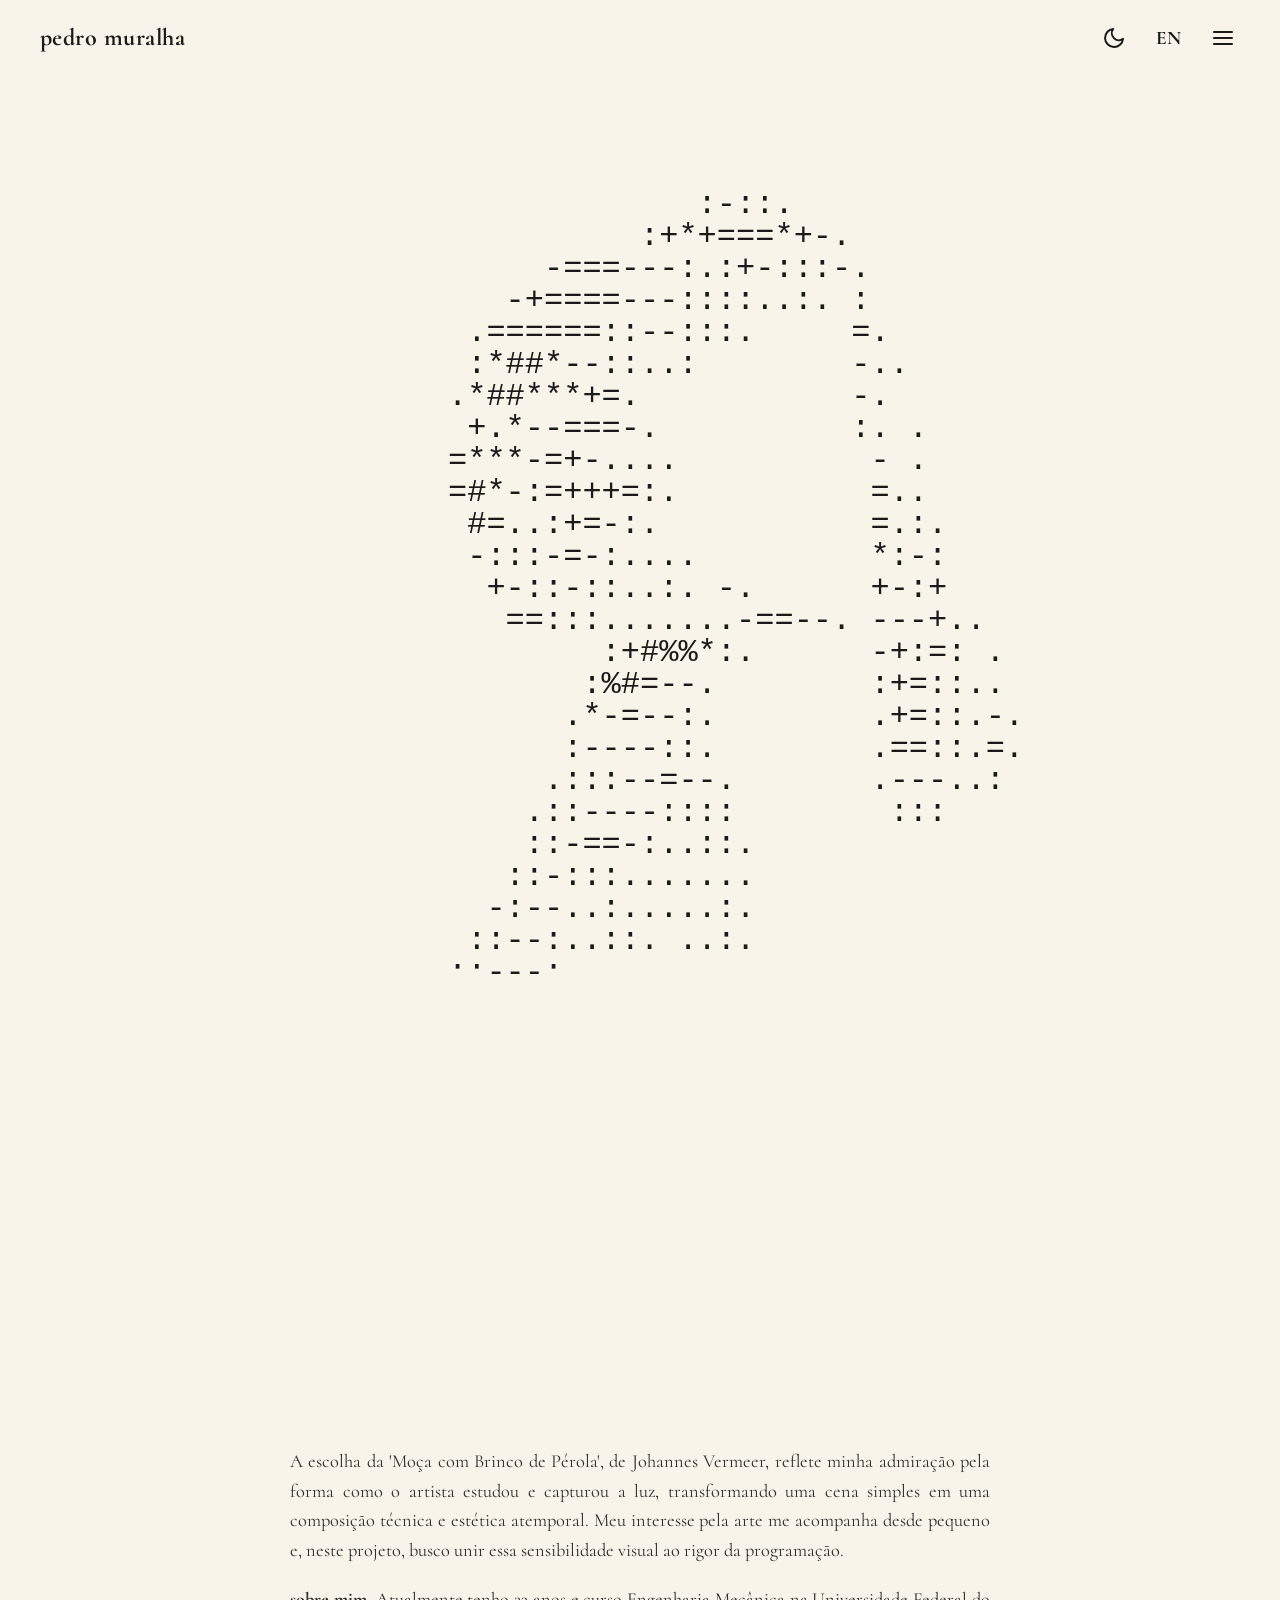
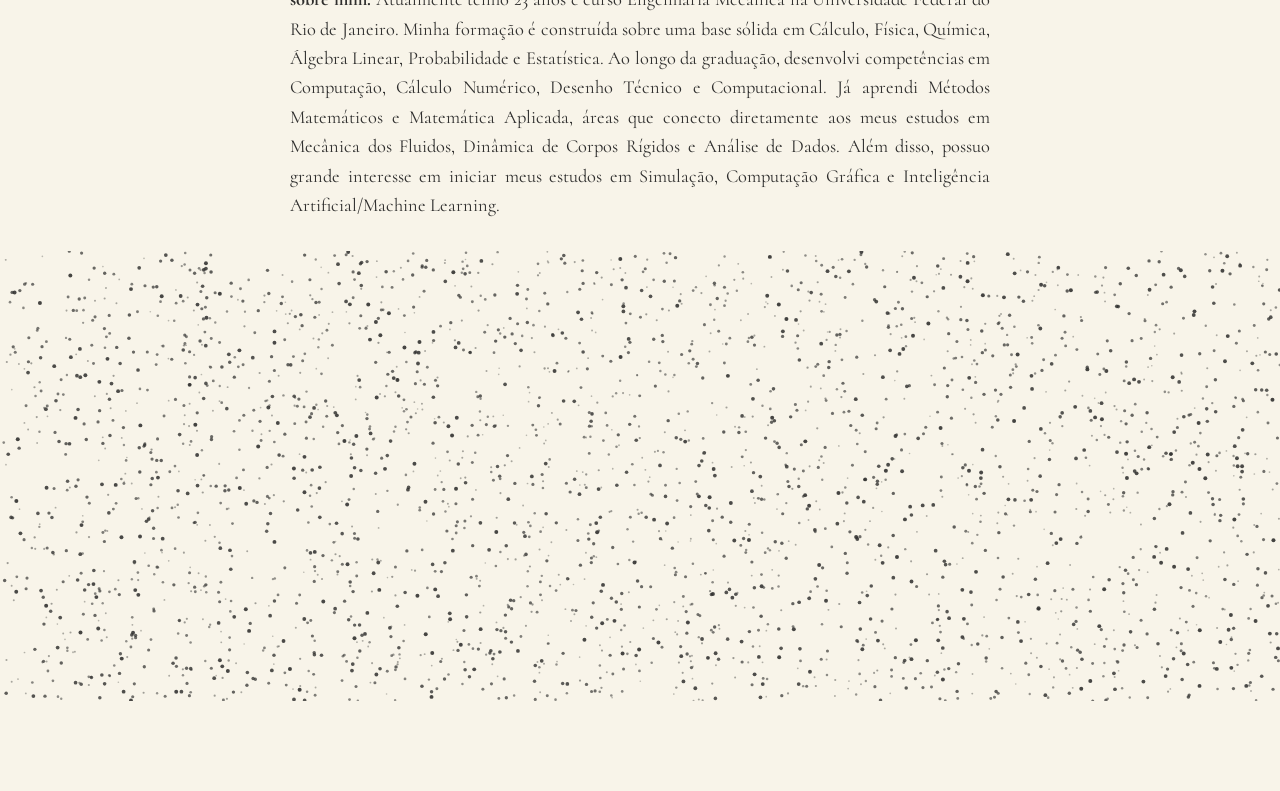
==== index.html @ 14b9f5ec "Primeiro deploy do portfólio" ====
<!DOCTYPE html>
<html lang="pt-BR">
<head>
    <meta charset="UTF-8">
    <meta name="viewport" content="width=device-width, initial-scale=1.0">
    <title>Pedro Muralha | Portfólio</title>
    <link href="https://fonts.googleapis.com/css2?family=Cormorant:ital,wght@0,300..700;1,300..700&display=swap" rel="stylesheet">
    <link rel="stylesheet" href="style.css">
</head>
<body>

    <header>
        <div class="logo">
            <a href="index.html">pedro muralha</a>
        </div>
        
        <div class="controles-topo">    
            <button id="btn-tema" aria-label="Mudar tema">
                <svg class="icone-lua" xmlns="http://www.w3.org/2000/svg" width="24" height="24" viewBox="0 0 24 24" fill="none" stroke="currentColor" stroke-width="2" stroke-linecap="round" stroke-linejoin="round"><path d="M21 12.79A9 9 0 1 1 11.21 3 7 7 0 0 0 21 12.79z"></path></svg>
                <svg class="icone-sol" xmlns="http://www.w3.org/2000/svg" width="24" height="24" viewBox="0 0 24 24" fill="none" stroke="currentColor" stroke-width="2" stroke-linecap="round" stroke-linejoin="round"><circle cx="12" cy="12" r="5"></circle><line x1="12" y1="1" x2="12" y2="3"></line><line x1="12" y1="21" x2="12" y2="23"></line><line x1="4.22" y1="4.22" x2="5.64" y2="5.64"></line><line x1="18.36" y1="18.36" x2="19.78" y2="19.78"></line><line x1="1" y1="12" x2="3" y2="12"></line><line x1="21" y1="12" x2="23" y2="12"></line><line x1="4.22" y1="19.78" x2="5.64" y2="18.36"></line><line x1="18.36" y1="5.64" x2="19.78" y2="4.22"></line></svg>
            </button>
            <button id="btn-idioma" aria-label="Alternar Idioma">EN</button>

            <button id="btn-menu" aria-label="Abrir menu">
                <svg xmlns="http://www.w3.org/2000/svg" width="24" height="24" viewBox="0 0 24 24" fill="none" stroke="currentColor" stroke-width="2" stroke-linecap="round" stroke-linejoin="round"><line x1="3" y1="12" x2="21" y2="12"></line><line x1="3" y1="6" x2="21" y2="6"></line><line x1="3" y1="18" x2="21" y2="18"></line></svg>
            </button>
        </div>

        <nav id="menu-navegacao">
            <ul class="menu">
                <li><a href="index.html" class="ativo"><span class="lang-pt">Início</span><span class="lang-en">Home</span></a></li>
                <li><a href="projetos.html"><span class="lang-pt">Projetos</span><span class="lang-en">Projects</span></a></li>
                <li><a href="curriculo.html"><span class="lang-pt">Currículo</span><span class="lang-en">Resume</span></a></li>
                <li><a href="contato.html"><span class="lang-pt">Contato</span><span class="lang-en">Contact</span></a></li>
            </ul>
        </nav>
    </header>

    <main>
        <div class="scroll-track" id="scroll-track">
            <section class="hero ascii-hero sticky-container">
                <div class="ascii-container">
                    <pre class="ascii-art" id="ascii-output"></pre>
                </div>
                
                <div class="intro-texto" id="intro-texto">
                    <p class="primeiro-paragrafo">
                        Pedro H. Muralha Paranhos
                    </p>
                    <p class="sobre-mim">
                        <span class="lang-pt">Dinâmica de Corpos Rígidos, Vibrações, Mecânica dos Fluidos, Métodos Numéricos e Matemáticos, Análise de Dados.</span>

                        <span class="lang-en">Rigid Body Dynamics, Vibrations, Fluid Mechanics, Numerical and Mathematical Methods, Data Analysis.</span>
                    </p>
                </div>
            </section>
        </div>

        <section class="conteudo-descritivo">
            <div class="texto-lorem">
                <p>
                    <span class="lang-pt">A escolha da 'Moça com Brinco de Pérola', de Johannes Vermeer, reflete minha admiração pela forma como o artista estudou e capturou a luz, transformando uma cena simples em uma composição técnica e estética atemporal. Meu interesse pela arte me acompanha desde pequeno e, neste projeto, busco unir essa sensibilidade visual ao rigor da programação.</span>
                    
                    <span class="lang-en">The choice of Johannes Vermeer's 'Girl with a Pearl Earring' reflects my admiration for how the artist studied and captured light, transforming a simple scene into a timeless technical and aesthetic composition. My interest in art has been with me since childhood, and in this project, I seek to unite this visual sensibility with the rigor of programming.</span>
                </p>
                <p>
                    <span class="lang-pt"><strong>sobre mim.</strong> Atualmente tenho 23 anos e curso Engenharia Mecânica na Universidade Federal do Rio de Janeiro. Minha formação é construída sobre uma base sólida em Cálculo, Física, Química, Álgebra Linear, Probabilidade e Estatística. Ao longo da graduação, desenvolvi competências em Computação, Cálculo Numérico, Desenho Técnico e Computacional. Já aprendi Métodos Matemáticos e Matemática Aplicada, áreas que conecto diretamente aos meus estudos em Mecânica dos Fluidos, Dinâmica de Corpos Rígidos e Análise de Dados. Além disso, possuo grande interesse em iniciar meus estudos em Simulação, Computação Gráfica e Inteligência Artificial/Machine Learning.</span>
                    
                    <span class="lang-en"><strong>about me.</strong> I am currently 23 years old and studying Mechanical Engineering at the Federal University of Rio de Janeiro (UFRJ). My education is built on a solid foundation in Calculus, Physics, Chemistry, Linear Algebra, Probability, and Statistics. Throughout my undergraduate studies, I have developed skills in Computing, Numerical Methods, and Technical/Computational Drawing. I have a strong background in Mathematical Methods and Applied Mathematics, areas that I connect directly to my studies in Fluid Mechanics, Rigid Body Dynamics, and Data Analysis. Furthermore, I have a great interest in advancing my studies in Simulation, Computer Graphics, and Artificial Intelligence/Machine Learning.</span>
                </p>
            </div>
            
            <canvas id="onda-fluida"></canvas>
        </section>
    </main>

    <img id="imagem-fonte" src="vermeer.jpg" style="display: none;" alt="Vermeer">
    
    <script src="sketch.js"></script>

    <script>
        // 1. Lógica de Menu Mobile
            const btnMenu = document.getElementById('btn-menu');
            const menuNavegacao = document.getElementById('menu-navegacao');
            btnMenu.addEventListener('click', () => menuNavegacao.classList.toggle('mostrar'));

            const body = document.body;

            // 2. Lógica de Tema (Dark/Light) com Persistência
            const btnTema = document.getElementById('btn-tema');
            const aplicarTema = (tema) => {
                body.classList.remove('light-mode', 'dark-mode');
                if (tema) body.classList.add(tema);
            };
            const temaSalvo = localStorage.getItem('tema-escolhido');
            if (temaSalvo) aplicarTema(temaSalvo);

            btnTema.addEventListener('click', () => {
                let novoTema = body.classList.contains('dark-mode') ? 'light-mode' : 'dark-mode';
                aplicarTema(novoTema);
                localStorage.setItem('tema-escolhido', novoTema);
            });

            // 3. Lógica de Idioma (PT/EN) com Persistência
            const btnIdioma = document.getElementById('btn-idioma');
            
            // Verifica se já tinha um idioma salvo de outra página
            const idiomaSalvo = localStorage.getItem('idioma-escolhido');
            if (idiomaSalvo === 'en') {
                body.classList.add('modo-ingles');
                if(btnIdioma) btnIdioma.textContent = 'PT';
            }

            // Ação de clique no botão
            if(btnIdioma) {
                btnIdioma.addEventListener('click', () => {
                    body.classList.toggle('modo-ingles');
                    if (body.classList.contains('modo-ingles')) {
                        btnIdioma.textContent = 'PT';
                        localStorage.setItem('idioma-escolhido', 'en');
                    } else {
                        btnIdioma.textContent = 'EN';
                        localStorage.setItem('idioma-escolhido', 'pt');
                    }
                });
            }
        
        const canvasOnda = document.getElementById('onda-fluida');
        const ctxOnda = canvasOnda.getContext('2d');

        let particulas = [];
        const numeroParticulas = 3000;
        let tempoFisica = 0;

        // Variáveis para rastrear o mouse
        let mouseX = -1000;
        let mouseY = -1000;
        let mouseAtivo = false;

        function configurarSimulacao() {
            canvasOnda.width = window.innerWidth;
            canvasOnda.height = canvasOnda.offsetHeight;
            particulas = [];
            for (let i = 0; i < numeroParticulas; i++) {
                particulas.push(new ParticulaInterativa());
            }
        }

        class ParticulaInterativa {
            constructor() {
                this.reset(true);
            }

            reset(init = false) {
                this.x = init ? Math.random() * canvasOnda.width : -40;
                this.y = Math.random() * canvasOnda.height;
                this.z = Math.random(); 
                this.tamanho = 0.8 + (this.z * 1.2);
                this.velocidadeBase = 2 + (this.z * 2);
                
                // Componentes de velocidade atual
                this.vx = this.velocidadeBase;
                this.vy = 0;
                
                this.vida = Math.random() * 200 + 100;
            }

            atualizar(cor) {
                // 1. COMPONENTE LAMINAR: Empurra para a direita
                const alvoVx = this.velocidadeBase;
                const alvoVy = 0;

                // 2. INTERAÇÃO COM O MOUSE
                if (mouseAtivo) {
                    const dx = this.x - mouseX;
                    const dy = this.y - mouseY;
                    const distancia = Math.sqrt(dx * dx + dy * dy);

                    if (distancia < 120) {
                        const forca = 150 / (distancia + 30);
                        const angulo = Math.atan2(dy, dx);
                        this.vx += Math.cos(angulo + Math.PI / 2) * forca;
                        this.vy += Math.sin(angulo + Math.PI / 2) * forca;
                    }
                }

                // 3. RECUPERAÇÃO LAMINAR (Viscosidade)
                this.vx += (alvoVx - this.vx) * 0.05;
                this.vy += (alvoVy - this.vy) * 0.05;

                this.x += this.vx;
                this.y += this.vy;

                // --- A MUDANÇA ESTÁ AQUI: ---
                // Removemos o 'this.vida--' e checamos apenas a posição X
                if (this.x > canvasOnda.width + 40) {
                    this.reset(false);
                }

                ctxOnda.globalAlpha = 0.3 + (this.z * 0.6);
                ctxOnda.fillStyle = cor;
                ctxOnda.beginPath();
                ctxOnda.arc(this.x, this.y, this.tamanho, 0, Math.PI * 2);
                ctxOnda.fill();
            }
        }

        function animar() {
            const estilo = getComputedStyle(document.body);
            const corTexto = estilo.getPropertyValue('--cor-texto');
            const corFundo = estilo.getPropertyValue('--cor-fundo');

            ctxOnda.globalAlpha = 1;
            ctxOnda.fillStyle = corFundo === '#1a1a1a' ? 'rgba(26, 26, 26, 0.15)' : 'rgba(248, 244, 233, 0.15)';
            ctxOnda.fillRect(0, 0, canvasOnda.width, canvasOnda.height);

            particulas.forEach(p => p.atualizar(corTexto));

            requestAnimationFrame(animar);
        }

        // OUVINTES DE EVENTO PARA O MOUSE
        window.addEventListener('mousemove', (e) => {
            const rect = canvasOnda.getBoundingClientRect();
            mouseX = e.clientX;
            mouseY = e.clientY - rect.top; // Ajusta a posição do mouse em relação ao canvas
            mouseAtivo = true;
        });

        window.addEventListener('mouseleave', () => {
            mouseAtivo = false;
        });

        window.addEventListener('resize', configurarSimulacao);
        configurarSimulacao();
        animar();
    </script>

</body>
</html>
---- style.css ----
@import url('https://fonts.googleapis.com/css2?family=Cormorant:ital,wght@0,300..700;1,300..700&display=swap'); 
/* 1. Variáveis de Cor (Modo Claro) */
:root {
    --cor-fundo: #f8f4e9;
    --cor-texto: #1a1a1a;
    --cor-destaque: #706d64;
    /* Adicione esta linha abaixo: */
    --fonte-principal: 'Cormorant', serif;
}

/* 2. Variáveis de Cor (Modo Noturno automático) */
@media (prefers-color-scheme: dark) {
    :root {
        --cor-fundo: #1a1a1a;    /* Fundo cinza escuro */
        --cor-texto: #ffffff;    /* Letras brancas */
        --cor-destaque: #bbbbbb; /* Cinza claro para textos secundários */
    }
}

/* 3. Estilos Base */
body {
    background-color: var(--cor-fundo);
    color: var(--cor-texto);
    font-family: var(--fonte-principal);
    font-size: 1.25rem; /* Cormorant tem uma "altura de x" pequena, então 1.25rem fica ideal */
    margin: 0;
    padding: 0;
    line-height: 1.5;
    transition: background-color 0.3s ease, color 0.3s ease;
}

/* Aplicando em todos os títulos e menus */
h1, h2, h3, .logo a, nav ul.menu li a {
    font-family: var(--fonte-principal);
    font-weight: 600; /* Um peso semi-bold fica excelente para títulos nesta fonte */
    letter-spacing: 0.02em;
}

/* 4. Estrutura e Alinhamento */

header {
    width: 100%;
    box-sizing: border-box;
    padding: 20px 40px;
    display: flex;
    justify-content: space-between;
    align-items: center;
    position: absolute;
    top: 0;
    left: 0;
    z-index: 100;
    background: transparent; /* Garante que não cubra a arte */
}

/* Mantemos o limite apenas no conteúdo principal para não desformatar a arte */
main {
    max-width: 800px;
    margin: 0 auto;
    padding: 30px 20px;
}

/* 5. Menu de Navegação */
nav ul.menu {
    list-style: none;
    padding: 0;
    display: flex;
    gap: 30px;
}

nav ul.menu li a {
    text-decoration: none;
    color: var(--cor-texto);
    font-size: 1.1rem;
    opacity: 0.6;
    transition: opacity 0.2s ease;
}

nav ul.menu li a:hover, 
nav ul.menu li a.ativo {
    opacity: 1;
    font-weight: bold;
    border-bottom: 2px solid var(--cor-texto); /* Sublinhado minimalista na aba ativa */
}

/* 6. Seção de Introdução (Hero) */
.hero {
    margin-top: 60px;
}

.hero h1 {
    font-size: 2.5rem;
    margin-bottom: 10px;
    letter-spacing: -1px;
}

.hero h2 {
    font-size: 1.2rem;
    color: var(--cor-destaque);
    font-weight: normal;
    margin-bottom: 40px;
}

.hero p {
    font-size: 1.1rem;
    margin-bottom: 20px;
}

/* 7. Botões de Contato */
.links-contato {
    margin-top: 50px;
    display: flex;
    gap: 20px;
}

.links-contato a {
    text-decoration: none;
    color: var(--cor-fundo);
    background-color: var(--cor-texto);
    padding: 12px 24px;
    border-radius: 4px;
    font-weight: bold;
    transition: transform 0.2s ease, opacity 0.2s ease;
}

.links-contato a:hover {
    transform: translateY(-3px); /* Leve animação de flutuar ao passar o mouse */
    opacity: 0.9;
}

/* 8. Cabeçalho da página de Projetos */
.projetos-header {
    margin-top: 60px;
    margin-bottom: 40px;
}

.projetos-header h1 {
    font-size: 2.5rem;
    margin-bottom: 10px;
    letter-spacing: -1px;
}

/* --- GRID DE PROJETOS QUADRADOS --- */

.container-projetos {
    max-width: 900px;
    margin: 0 auto;
    padding: 12vh 20px 60px;
}

.grid-projetos-quadrados {
    display: grid;
    /* Define colunas que se ajustam sozinhas */
    grid-template-columns: repeat(auto-fill, minmax(350px, 1fr));
    gap: 30px;
    margin-top: 40px;
}

.card-projeto-quadrado {
    text-decoration: none;
    color: var(--cor-texto);
    border: 1px solid var(--cor-texto); /* Borda quadrada idêntica ao CV */
    padding: 40px;
    display: flex;
    flex-direction: column;
    justify-content: space-between;
    transition: all 0.3s ease;
    background-color: transparent;
}

/* Efeito de inversão no hover, seguindo o padrão do seu currículo */
.card-projeto-quadrado:hover {
    background-color: var(--cor-texto);
    color: var(--cor-fundo);
}

.card-projeto-quadrado h2 {
    font-size: 1.8rem;
    margin-top: 0;
    margin-bottom: 15px;
    text-transform: lowercase;
}

.card-projeto-quadrado p {
    font-size: 1.1rem;
    line-height: 1.5;
    opacity: 0.8;
    margin-bottom: 30px;
}

.link-falso {
    font-weight: 700;
    text-transform: lowercase;
    font-size: 1rem;
}

@media (max-width: 450px) {
    .grid-projetos-quadrados {
        grid-template-columns: 1fr;
    }
}

/* --- NOVOS ESTILOS DO CABEÇALHO --- */

header {
    display: flex;
    justify-content: space-between; /* Separa o logo dos botões */
    align-items: center;
    flex-wrap: wrap; /* Permite que o menu abra na linha de baixo */
    position: relative;
    padding: 20px 40px;
}

/* Estilo específico para o seu nome no canto */
.logo a {
    text-decoration: none;
    color: var(--cor-texto);
    font-family: var(--fonte-principal);
    font-weight: 700;
    font-style: normal; /* Garante que não fique inclinado */
    font-size: 1.5rem;
}

/* Garante que os itens do menu também fiquem normais */
nav ul.menu li a {
    text-decoration: none;
    color: var(--cor-texto);
    font-family: var(--fonte-principal);
    font-weight: 400;
    font-style: normal; /* Remove itálico se houver */
}

/* Container dos botões à direita */
.controles-topo {
    display: flex;
    gap: 15px;
}

/* Estilo minimalista para os botões */
.controles-topo button {
    background: none;
    border: none;
    color: var(--cor-texto);
    font-size: 1.5rem;
    cursor: pointer;
    transition: opacity 0.2s ease;
}

.controles-topo button:hover {
    opacity: 0.6;
}

/* Escondendo o menu por padrão (agora preparado para animar) */
nav#menu-navegacao {
    max-height: 0;          /* Começa com altura zero */
    opacity: 0;             /* Começa invisível */
    overflow: hidden;       /* Esconde o que vazar da altura zero */
    width: 100%;
    margin-top: 0;
    /* Aqui está a mágica da fluidez: */
    transition: max-height 0.4s ease, opacity 0.4s ease, margin-top 0.4s ease; 
}

/* Aumentamos de 200px para 300px para caber os 4 links com folga */
nav#menu-navegacao.mostrar {
    max-height: 300px; 
    opacity: 1;
    margin-top: 20px;
}

/* Ajustando o menu para ficar em formato de lista (vertical) */
nav ul.menu {
    flex-direction: column;
    align-items: flex-end; /* Alinha as opções (Início/Projetos) à direita */
    gap: 15px;
}

/* --- CLASSES PARA FORÇAR O MODO CLARO/ESCURO --- */
body.dark-mode {
    --cor-fundo: #1a1a1a;
    --cor-texto: #ffffff;
    --cor-destaque: #bbbbbb;
}

body.light-mode {
    --cor-fundo: #f8f4e9;
    --cor-texto: #1a1a1a;
    --cor-destaque: #706d64;
}

/* --- ÍCONES SVG MINIMALISTAS --- */

/* Ajuste fino para os botões do topo ficarem alinhados */
.controles-topo button {
    display: flex;
    align-items: center;
    justify-content: center;
    padding: 5px; /* Área de clique um pouco maior */
}

/* Estilo base dos ícones */
.icone-sol, .icone-lua {
    /* O tamanho agora é controlado pelo SVG, mas garantimos aqui */
    width: 24px; 
    height: 24px;
    /* A cor já é herdada pelo "currentColor" no HTML */
    transition: transform 0.3s ease;
}

/* Animaçãozinha extra: ícone gira levemente ao clicar */
.controles-topo button:active .icone-sol,
.controles-topo button:active .icone-lua {
    transform: rotate(20deg) scale(0.9);
}


/* --- LÓGICA PARA MOSTRAR/ESCONDER SOL E LUA --- */

/* ESTADO PADRÃO (Modo Claro): Mostra a Lua, esconde o Sol */
.icone-sol { display: none; }
.icone-lua { display: block; }


/* Se a preferência do sistema for ESCURO: Inverte o padrão */
@media (prefers-color-scheme: dark) {
    .icone-sol { display: block; }
    .icone-lua { display: none; }
}


/* OVERRIDES MANUAIS (Quando o usuário clica no botão) */
/* O uso de !important aqui é necessário para vencer a media query acima */

/* Se forçou modo escuro: Mostra SOL */
body.dark-mode .icone-sol { display: block !important; }
body.dark-mode .icone-lua { display: none !important; }

/* Se forçou modo claro: Mostra LUA */
body.light-mode .icone-sol { display: none !important; }
body.light-mode .icone-lua { display: block !important; }

/* --- ESTILOS DA SEÇÃO ASCII --- */

.ascii-hero {
    display: flex;
    flex-direction: column;
    align-items: center; 
    text-align: center;
    /* Usando margem negativa para puxar a arte para cima: */
    margin-top: 40px; 
}

.ascii-container {
    width: 100%;
    display: flex;
    justify-content: center; /* Mantém tudo no meio da tela */
    overflow: hidden; /* Essa é a trava que mata a barra de rolagem extra! */
    margin-bottom: 30px;
}

/* Ajustes nos textos abaixo da arte */
.ascii-hero h1 {
    margin-bottom: 5px;
}

.ascii-hero h2 {
    font-size: 1.1rem;
    color: var(--cor-destaque);
    font-weight: normal;
    margin-top: 0;
}

/* Ajuste para o painel de controlo do Tweakpane */
.tp-dfwv {
    top: 80px !important; 
    right: 20px !important;
}

/* --- EFEITOS DO SCROLL ANIMADO --- */

.scroll-track {
    height: 150vh; /* Reduzimos pela metade! Menos tempo scrollando */
    position: relative;
}

/* Container principal colado na tela */
.sticky-container {
    position: sticky;
    top: 0;
    height: 100vh;
    display: flex;
    justify-content: center; /* Centraliza verticalmente */
    align-items: center; /* Centraliza horizontalmente */
    overflow: hidden; 
    margin: 0;
    padding: 0;
}

.ascii-container {
    width: 100%;
    display: flex;
    justify-content: center;
    align-items: center;
}

.ascii-art {
    font-family: 'Courier New', Courier, monospace;
    
    /* O SEGREDO DA RESPONSIVIDADE: */
    /* 0.45vw significa que cada letra terá 0.45% da largura da tela. 
       Com 180 de resolução, a imagem ocupará cerca de 80-90% da largura total. */
    font-size: clamp(2px, 0.45vw, 6px); 
    line-height: clamp(2px, 0.45vw, 6px);
    
    white-space: pre;
    color: var(--cor-texto);
    text-align: center;
    margin: 0;
}

/* 2. Agora o texto está livre para colar na margem real da página */
.intro-texto {
    position: absolute;
    bottom: 40px; 
    left: 40px; /* Alinhado exatamentamente com os 40px do seu logo no topo */
    width: 90%; 
    max-width: 600px; 
    text-align: left; 
    z-index: 10;
    opacity: 0;
    transform: translateY(20px); 
    transition: opacity 0.6s ease, transform 0.6s ease;
    text-shadow: 0px 0px 10px var(--cor-fundo), 0px 0px 20px var(--cor-fundo);
}

/* 3. Estado final da animação */
.intro-texto.visivel {
    opacity: 1;
    transform: translateY(0); 
}

/* Dá um destaque gigante para o seu nome */
.primeiro-paragrafo {
    font-size: 4.5rem; 
    font-weight: 700; 
    font-family: var(--fonte-principal);
    line-height: 1.1;
    color: var(--cor-texto);
    margin-bottom: 10px; 
    margin-top: 0;
}

/* Interesses alinhados à esquerda junto com o nome */
.sobre-mim {
    max-width: 500px; 
    margin: 0; /* Removi o 'auto' para garantir que não tente centralizar */
    font-size: 1.1rem;
    line-height: 1.4;
    opacity: 0.9;
    font-style: normal; 
}

.texto-lorem p {
    font-family: var(--fonte-principal);
    font-size: 1.3rem;
    line-height: 1.8;
    margin-bottom: 25px;
}

.conteudo-descritivo {
    max-width: 700px;
    /* O valor de -40vh "anula" o espaço vazio do scroll e puxa o texto para cima */
    margin: -3vh auto 60px; 
    padding: 0 20px;
    text-align: justify;
    position: relative;
    z-index: 10; /* Garante que o texto fique acima de qualquer camada da arte */
}

.texto-lorem p {
    font-family: var(--fonte-principal);
    /* Fonte reduzida de 1.4rem para 1.15rem para um visual mais técnico */
    font-size: 1.15rem; 
    /* Line-height mais baixo (de 1.8 para 1.6) para o texto não ficar "espalhado" */
    line-height: 1.6; 
    color: var(--cor-texto);
    /* Espaço menor entre os parágrafos */
    margin-bottom: 20px; 
    opacity: 0.9;
}

/* 1. Força a área da arte a ocupar a tela inteira, ignorando o limite do <main> */
.scroll-track {
    height: 150vh; 
    position: relative;
    width: 100vw;
    left: 50%;
    transform: translateX(-50%); /* Esse truque centraliza a div expansiva perfeitamente */
}

#onda-fluida {
    display: block;
    width: 100vw;
    height: 450px;
    margin-top: 30px;
    
    position: relative;
    left: 50%;
    margin-left: -50vw;
    
    z-index: 1;
    pointer-events: none;
    opacity: 0.9;
}

/* --- ESTILOS DA PÁGINA RESUME COMPLETA --- */

.container-resume-full {
    max-width: 800px;
    margin: 0 auto;
    padding: 12vh 20px 60px; /* Mantém o texto mais para cima */
}

.titulo-page {
    font-size: 3rem;
    margin-bottom: 40px;
    border-bottom: 1px solid var(--cor-texto);
    display: inline-block;
}

.resume-block {
    margin-bottom: 40px;
}

.resume-block h2 {
    font-size: 1.6rem;
    text-transform: lowercase;
    color: var(--cor-destaque);
    margin-bottom: 15px;
}

.resume-block h3 {
    font-size: 1.1rem;
    font-weight: 700;
    margin-bottom: 10px;
    opacity: 0.9;
}

.resume-grid {
    display: grid;
    grid-template-columns: 1fr 1fr;
    gap: 30px;
}

.resume-block ul {
    list-style: none;
    padding: 0;
}

.resume-block li {
    font-size: 1.1rem;
    margin-bottom: 8px;
    opacity: 0.8;
}

/* FOOTER COM LINK DE DOWNLOAD */
.resume-footer {
    margin-top: 60px;
    text-align: center;
    padding-top: 40px;
    border-top: 1px solid var(--cor-destaque);
}

.link-download {
    text-decoration: none;
    color: var(--cor-texto);
    font-size: 1.2rem;
    padding: 12px 24px;
    border: 1px solid var(--cor-texto);
    transition: all 0.3s ease;
    display: inline-block;
}

.link-download:hover {
    background-color: var(--cor-texto);
    color: var(--cor-fundo);
}

@media (max-width: 600px) {
    .resume-grid { grid-template-columns: 1fr; }
}

/* --- ESTILOS DA PÁGINA CONTATO REVISADA --- */

.container-contato {
    display: flex;
    justify-content: center;
    padding-top: 18vh; /* Um pouco mais de respiro no topo sem o título */
    min-height: 80vh;
    text-align: center;
    padding-left: 20px;
    padding-right: 20px;
}

.lista-contatos {
    list-style: none;
    padding: 0;
}

.lista-contatos li {
    margin-bottom: 25px; /* Mais espaço entre os links longos */
}

.lista-contatos a {
    text-decoration: none;
    color: var(--cor-texto);
    font-size: 1.2rem; /* Fonte levemente menor para caber URLs longas em uma linha */
    font-weight: 300;
    opacity: 0.7;
    transition: all 0.3s ease;
    word-break: break-all; /* Garante que links muito longos não "vazam" da tela no mobile */
}

.lista-contatos a:hover {
    opacity: 1;
    letter-spacing: 0.05rem; /* Efeito sutil de expansão em vez de deslocamento lateral */
}

/* Mobile check: diminui a fonte se a tela for muito pequena */
@media (max-width: 480px) {
    .lista-contatos a {
        font-size: 1rem;
    }
}

/* --- ESTILOS DE EXPERIÊNCIA (CURRÍCULO) --- */

.item-experiencia {
    margin-bottom: 35px;
}

.item-experiencia h3 {
    font-size: 1.3rem;
    font-weight: 700;
    margin-bottom: 5px;
    color: var(--cor-texto);
}

.periodo {
    font-size: 1rem;
    font-style: italic;
    opacity: 0.6;
    margin-bottom: 12px;
}

.item-experiencia ul {
    list-style-type: none; /* Removemos a bolinha padrão para usar um traço minimalista */
    padding-left: 0;
}

.item-experiencia li {
    font-size: 1.1rem;
    line-height: 1.5;
    margin-bottom: 8px;
    opacity: 0.85;
    position: relative;
    padding-left: 15px;
}

.item-experiencia li::before {
    content: "—";
    position: absolute;
    left: 0;
    color: var(--cor-destaque);
    opacity: 0.5;
}

/* --- BOTÃO DE IDIOMA --- */
#btn-idioma {
    font-family: var(--fonte-principal);
    font-size: 1.2rem;
    font-weight: 700;
    background: transparent;
    border: none;
    color: var(--cor-texto);
    cursor: pointer;
    transition: opacity 0.3s ease;
    padding: 0 10px;
}

#btn-idioma:hover {
    opacity: 0.7;
}

/* Oculta textos em inglês por padrão */
.lang-en {
    display: none;
}

/* Quando o body tiver a classe 'modo-ingles', inverte a exibição */
body.modo-ingles .lang-pt {
    display: none;
}
body.modo-ingles .lang-en {
    display: inline-block; /* ou block, dependendo do elemento */
}
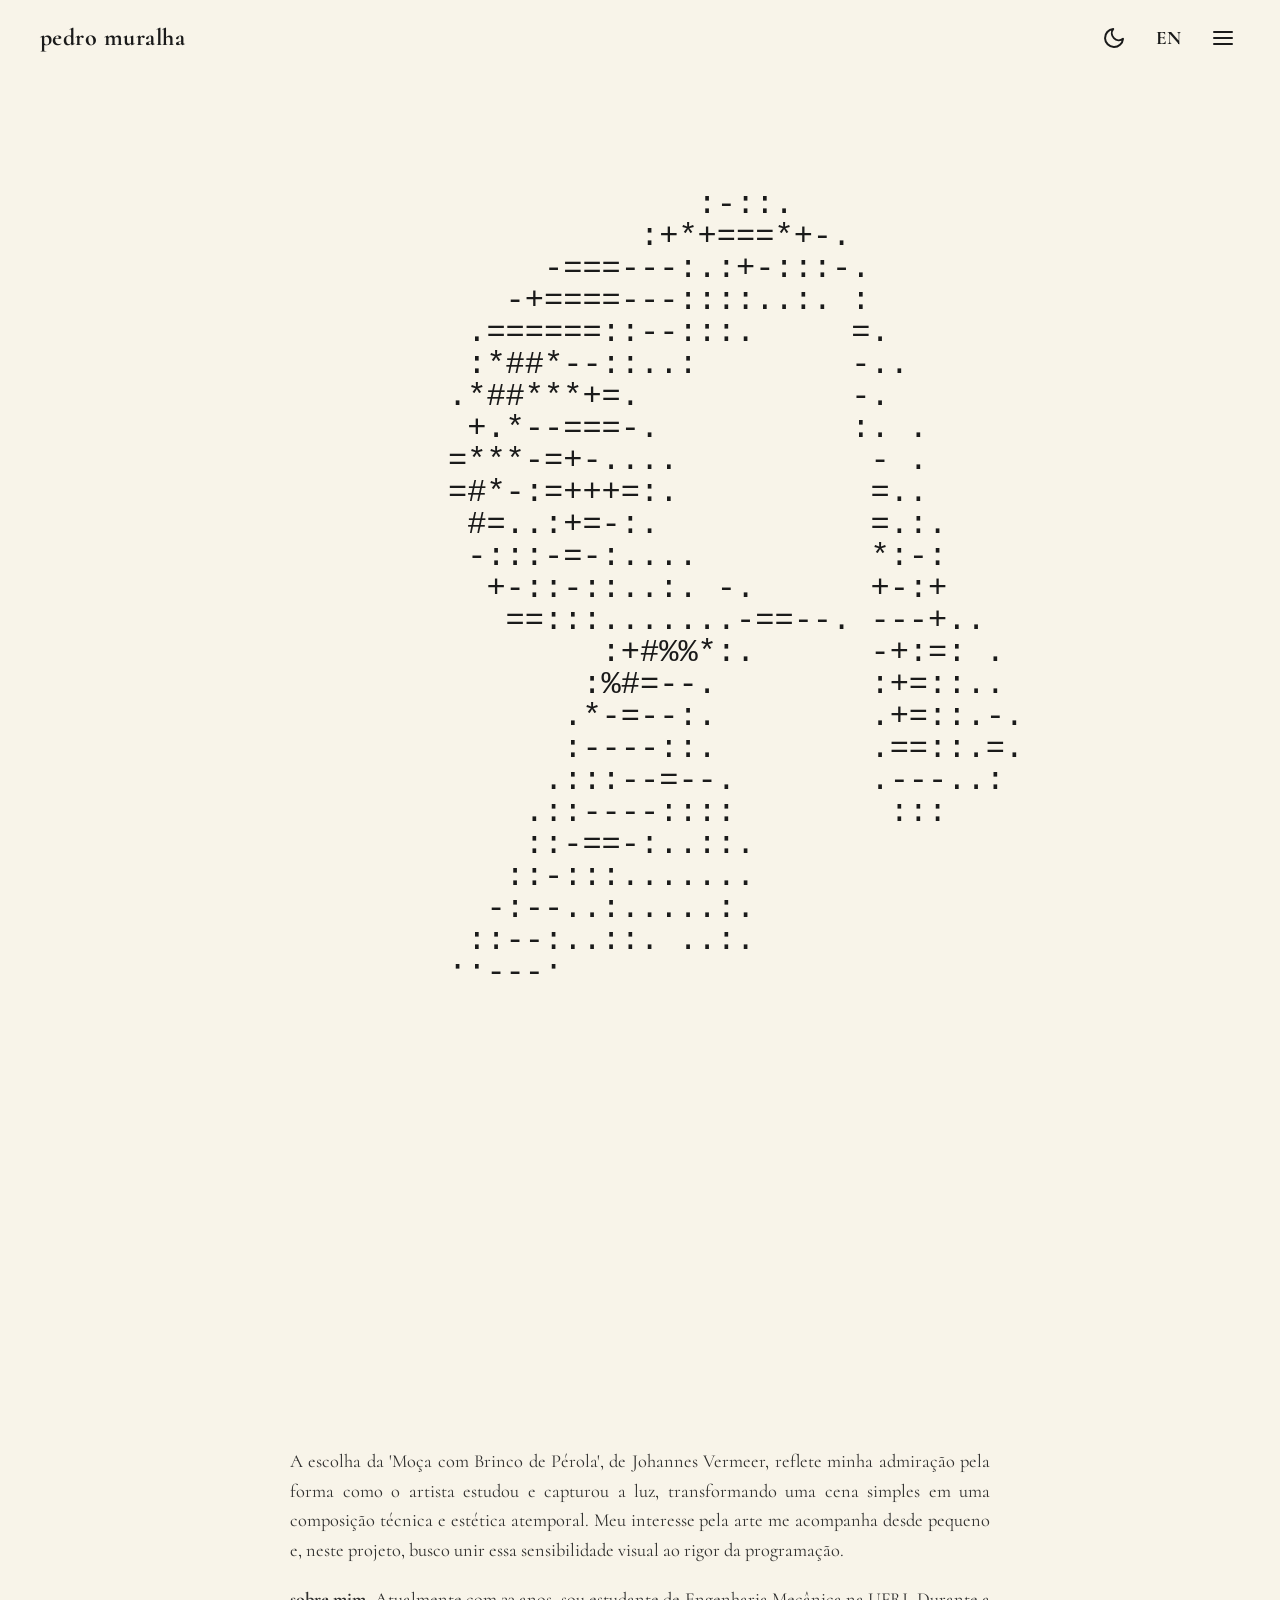
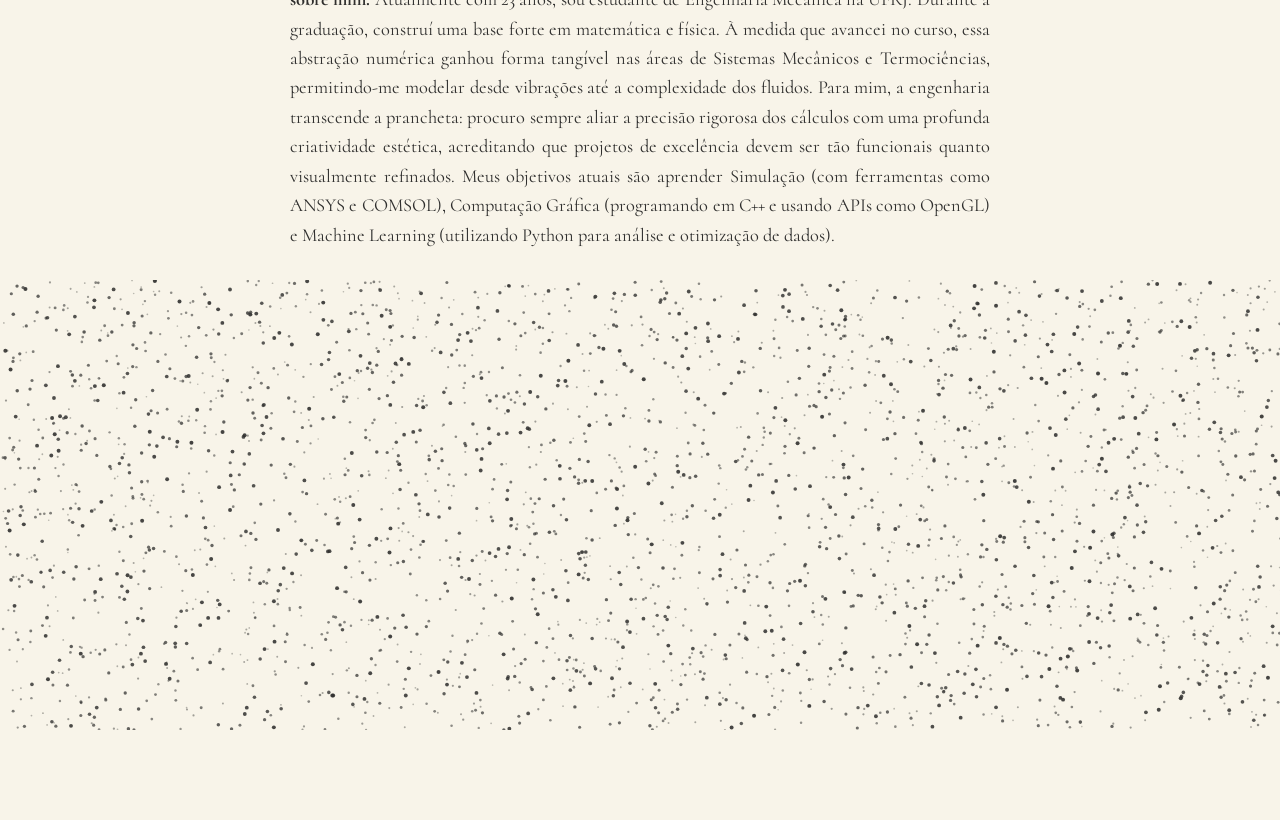
==== commit 63853eeb: "Add files via upload Atualizando o texto sobre mim" ====
--- a/index.html
+++ b/index.html
@@ -48,9 +48,9 @@
                         Pedro H. Muralha Paranhos
                     </p>
                     <p class="sobre-mim">
-                        <span class="lang-pt">Dinâmica de Corpos Rígidos, Vibrações, Mecânica dos Fluidos, Métodos Numéricos e Matemáticos, Análise de Dados.</span>
-
-                        <span class="lang-en">Rigid Body Dynamics, Vibrations, Fluid Mechanics, Numerical and Mathematical Methods, Data Analysis.</span>
+                        <span class="lang-pt">Mecânica dos Fluidos, Métodos Numéricos, Análise de Dados.</span>
+
+                        <span class="lang-en">Fluid Mechanics, Numerical Methods, Data Analysis.</span>
                     </p>
                 </div>
             </section>
@@ -64,9 +64,9 @@
                     <span class="lang-en">The choice of Johannes Vermeer's 'Girl with a Pearl Earring' reflects my admiration for how the artist studied and captured light, transforming a simple scene into a timeless technical and aesthetic composition. My interest in art has been with me since childhood, and in this project, I seek to unite this visual sensibility with the rigor of programming.</span>
                 </p>
                 <p>
-                    <span class="lang-pt"><strong>sobre mim.</strong> Atualmente tenho 23 anos e curso Engenharia Mecânica na Universidade Federal do Rio de Janeiro. Minha formação é construída sobre uma base sólida em Cálculo, Física, Química, Álgebra Linear, Probabilidade e Estatística. Ao longo da graduação, desenvolvi competências em Computação, Cálculo Numérico, Desenho Técnico e Computacional. Já aprendi Métodos Matemáticos e Matemática Aplicada, áreas que conecto diretamente aos meus estudos em Mecânica dos Fluidos, Dinâmica de Corpos Rígidos e Análise de Dados. Além disso, possuo grande interesse em iniciar meus estudos em Simulação, Computação Gráfica e Inteligência Artificial/Machine Learning.</span>
+                    <span class="lang-pt"><strong>sobre mim.</strong> Atualmente com 23 anos, sou estudante de Engenharia Mecânica na UFRJ. Durante a graduação, construí uma base forte em matemática e física. À medida que avancei no curso, essa abstração numérica ganhou forma tangível nas áreas de Sistemas Mecânicos e Termociências, permitindo-me modelar desde vibrações até a complexidade dos fluidos. Para mim, a engenharia transcende a prancheta: procuro sempre aliar a precisão rigorosa dos cálculos com uma profunda criatividade estética, acreditando que projetos de excelência devem ser tão funcionais quanto visualmente refinados. Meus objetivos atuais são aprender Simulação (com ferramentas como ANSYS e COMSOL), Computação Gráfica (programando em C++ e usando APIs como OpenGL) e Machine Learning (utilizando Python para análise e otimização de dados).</span>
                     
-                    <span class="lang-en"><strong>about me.</strong> I am currently 23 years old and studying Mechanical Engineering at the Federal University of Rio de Janeiro (UFRJ). My education is built on a solid foundation in Calculus, Physics, Chemistry, Linear Algebra, Probability, and Statistics. Throughout my undergraduate studies, I have developed skills in Computing, Numerical Methods, and Technical/Computational Drawing. I have a strong background in Mathematical Methods and Applied Mathematics, areas that I connect directly to my studies in Fluid Mechanics, Rigid Body Dynamics, and Data Analysis. Furthermore, I have a great interest in advancing my studies in Simulation, Computer Graphics, and Artificial Intelligence/Machine Learning.</span>
+                    <span class="lang-en"><strong>about me.</strong> Currently 23 years old, I am a Mechanical Engineering student at UFRJ. Throughout my degree, I built a strong foundation in mathematics and physics. As I progressed, this numerical abstraction took tangible form in Mechanical Systems and Thermal Sciences, allowing me to model everything from vibrations to fluid complexity. For me, engineering goes beyond the drawing board: I always strive to combine the rigorous precision of calculations with deep aesthetic creativity, believing that excellent projects must be as functional as they are visually refined. My current goals are to learn Simulation (with tools like ANSYS and COMSOL), Computer Graphics (programming in C++ and using APIs like OpenGL), and Machine Learning (using Python for data analysis and optimization).</span>
                 </p>
             </div>
             
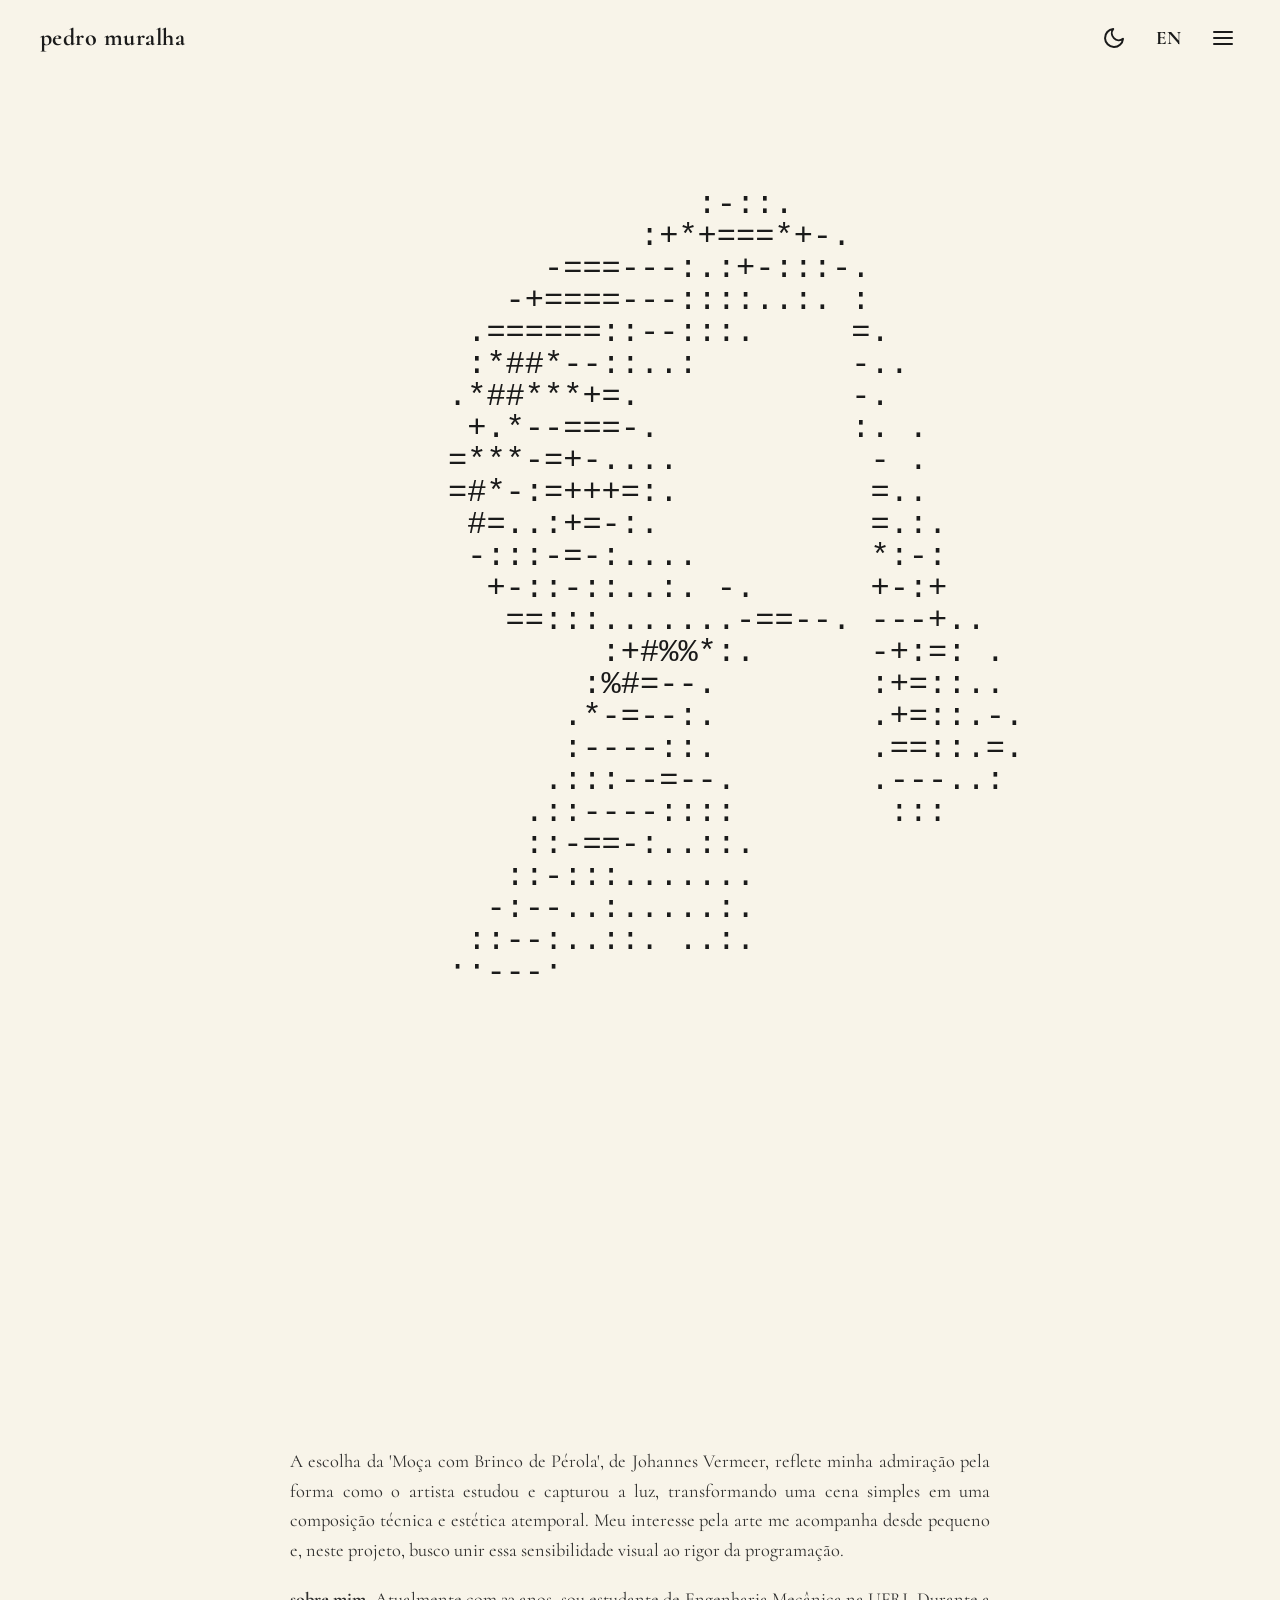
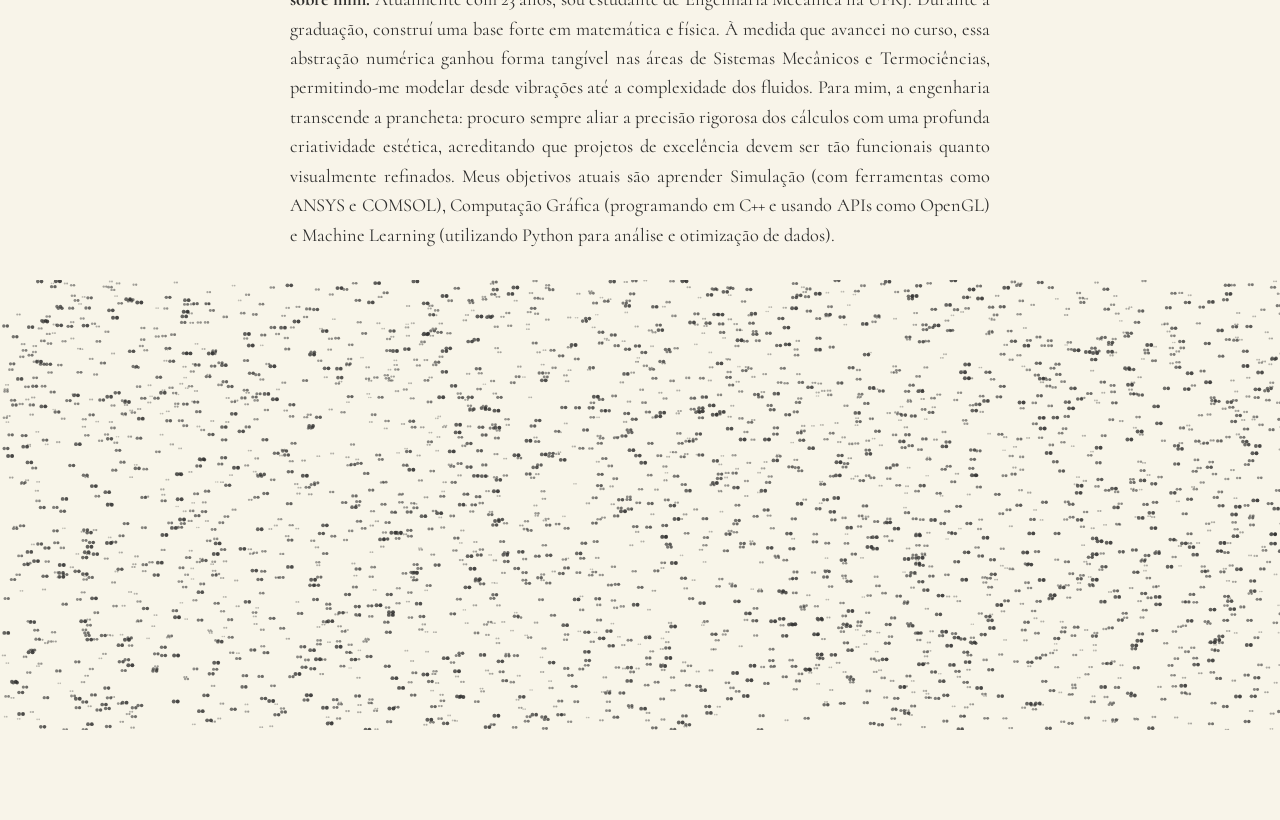
==== commit 76396024: "Add files via upload" ====
--- a/index.html
+++ b/index.html
@@ -48,9 +48,9 @@
                         Pedro H. Muralha Paranhos
                     </p>
                     <p class="sobre-mim">
-                        <span class="lang-pt">Mecânica dos Fluidos, Métodos Numéricos, Análise de Dados.</span>
-
-                        <span class="lang-en">Fluid Mechanics, Numerical Methods, Data Analysis.</span>
+                        <span class="lang-pt">Mecânica dos Fluidos, Dinâmica,  Métodos Numéricos e Computacional, Análise de Dados.</span>
+
+                        <span class="lang-en">Fluid Mechanics, Dynamics, Numerical and Computational  Methods, Data Analysis.</span>
                     </p>
                 </div>
             </section>
--- a/style.css
+++ b/style.css
@@ -702,4 +702,124 @@
 }
 body.modo-ingles .lang-en {
     display: inline-block; /* ou block, dependendo do elemento */
+}
+
+/* --- MODAL DA GALERIA (LIGHTBOX FLUIDA) --- */
+#modal-galeria {
+    display: none; /* Oculto até ser clicado */
+    position: fixed;
+    z-index: 9999;
+    left: 0;
+    top: 0;
+    width: 100%;
+    height: 100%;
+    background-color: rgba(0, 0, 0, 0.85); /* Fundo escuro transparente */
+    backdrop-filter: blur(5px); /* Efeito de desfoque elegante */
+    align-items: center;
+    justify-content: center;
+}
+
+/* Classe ativada pelo JavaScript para mostrar a galeria */
+#modal-galeria.mostrar-modal {
+    display: flex;
+    animation: fadeIn 0.3s ease;
+}
+
+.imagem-modal {
+    max-width: 85%;
+    max-height: 85vh;
+    object-fit: contain; /* Garante que a imagem inteira caiba na tela */
+    border-radius: 4px;
+    box-shadow: 0 10px 30px rgba(0,0,0,0.5);
+}
+
+.fechar-modal {
+    position: absolute;
+    top: 20px;
+    right: 40px;
+    color: #ffffff;
+    font-size: 45px;
+    font-weight: 300;
+    cursor: pointer;
+    transition: 0.3s ease;
+}
+
+.fechar-modal:hover {
+    color: var(--cor-destaque);
+}
+
+.seta-esq, .seta-dir {
+    cursor: pointer;
+    position: absolute;
+    top: 50%;
+    transform: translateY(-50%);
+    padding: 16px;
+    color: white;
+    font-size: 30px;
+    background: rgba(0,0,0,0.2);
+    border: none;
+    transition: 0.3s ease;
+}
+
+.seta-dir { right: 20px; }
+.seta-esq { left: 20px; }
+
+.seta-esq:hover, .seta-dir:hover {
+    background-color: rgba(0,0,0,0.8);
+}
+
+@keyframes fadeIn {
+    from { opacity: 0; }
+    to { opacity: 1; }
+}
+
+/* --- GRID DE MINIATURAS (A VITRINE) --- */
+#container-miniaturas {
+    display: none; /* Escondido por padrão */
+    margin-top: 40px;
+    padding-top: 40px;
+    border-top: 1px solid rgba(128, 128, 128, 0.2); /* Linha sutil para separar */
+}
+
+/* --- GRID DE MINIATURAS (A VITRINE) --- */
+#container-miniaturas {
+    display: none; /* Escondido por padrão */
+    margin-top: 40px;
+    padding-top: 40px;
+    border-top: 1px solid rgba(128, 128, 128, 0.2); /* Linha sutil para separar */
+}
+
+/* Classe ativada pelo JavaScript para mostrar o grid */
+#container-miniaturas.mostrar {
+    display: block;
+    animation: fadeInDown 0.6s ease forwards;
+}
+
+.grid-miniaturas {
+    display: grid;
+    /* Cria colunas flexíveis. O minmax define a largura mínima do retângulo */
+    grid-template-columns: repeat(auto-fill, minmax(220px, 1fr));
+    gap: 15px;
+}
+
+.miniatura {
+    width: 100%;
+    aspect-ratio: 16 / 9; /* Formato retangular exato do Full HD */
+    object-fit: cover;
+    border: 1px solid var(--cor-texto);
+    cursor: pointer;
+    opacity: 0.7;
+    transition: all 0.3s ease;
+    background-color: rgba(128, 128, 128, 0.1);
+}
+
+.miniatura:hover {
+    opacity: 1;
+    transform: translateY(-5px); /* Efeito suave de "flutuar" a imagem */
+    box-shadow: 0 8px 20px rgba(0,0,0,0.15);
+}
+
+@keyframes fadeInDown {
+    from { opacity: 0; transform: translateY(-20px); }
+    to { opacity: 1; transform: translateY(0); }
 }
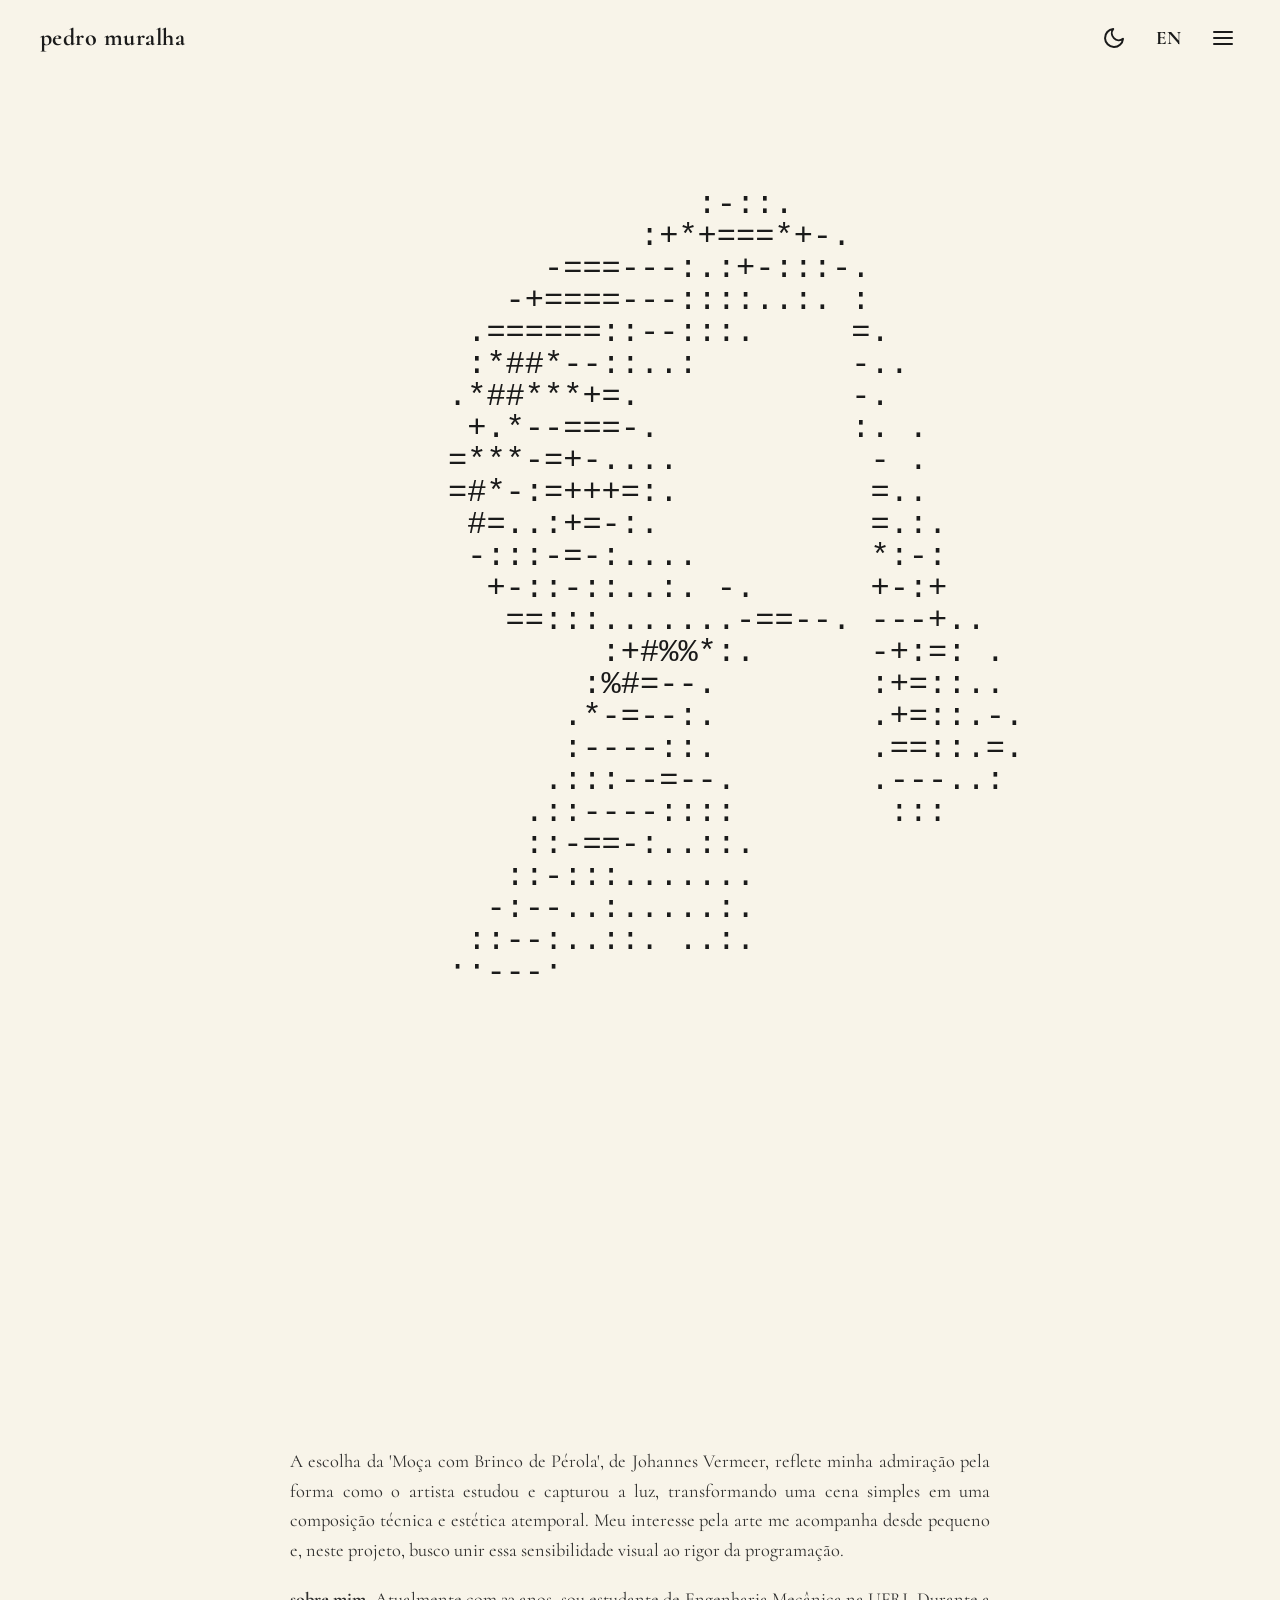
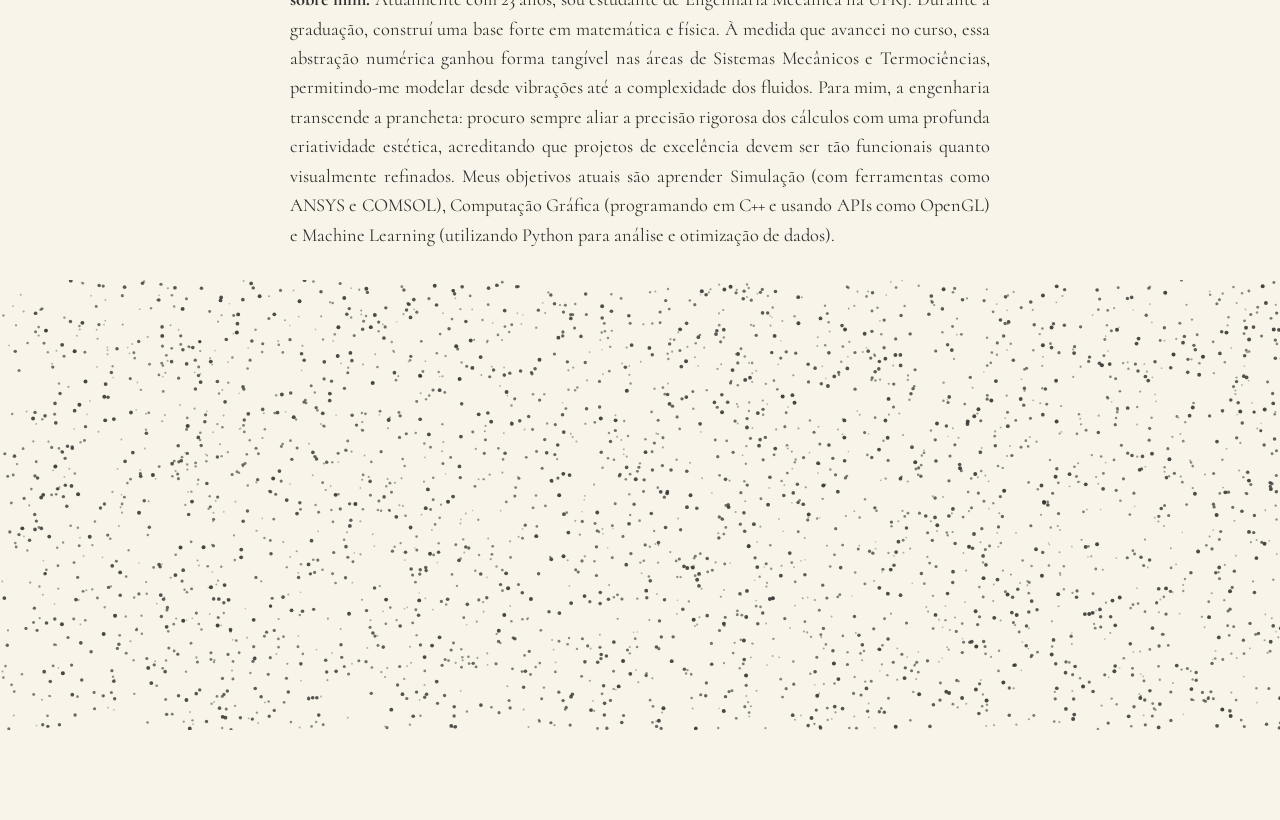
==== commit 43db237d: "Add files via upload" ====
--- a/index.html
+++ b/index.html
@@ -48,9 +48,9 @@
                         Pedro H. Muralha Paranhos
                     </p>
                     <p class="sobre-mim">
-                        <span class="lang-pt">Mecânica dos Fluidos, Dinâmica,  Métodos Numéricos e Computacional, Análise de Dados.</span>
-
-                        <span class="lang-en">Fluid Mechanics, Dynamics, Numerical and Computational  Methods, Data Analysis.</span>
+                        <span class="lang-pt">Mecânica dos Fluidos, Dinâmica,  Métodos Computacionais e Numéricos, Análise de Dados.</span>
+
+                        <span class="lang-en">Fluid Mechanics, Dynamics, Computational and Numerical methods, Data Analysis.</span>
                     </p>
                 </div>
             </section>
